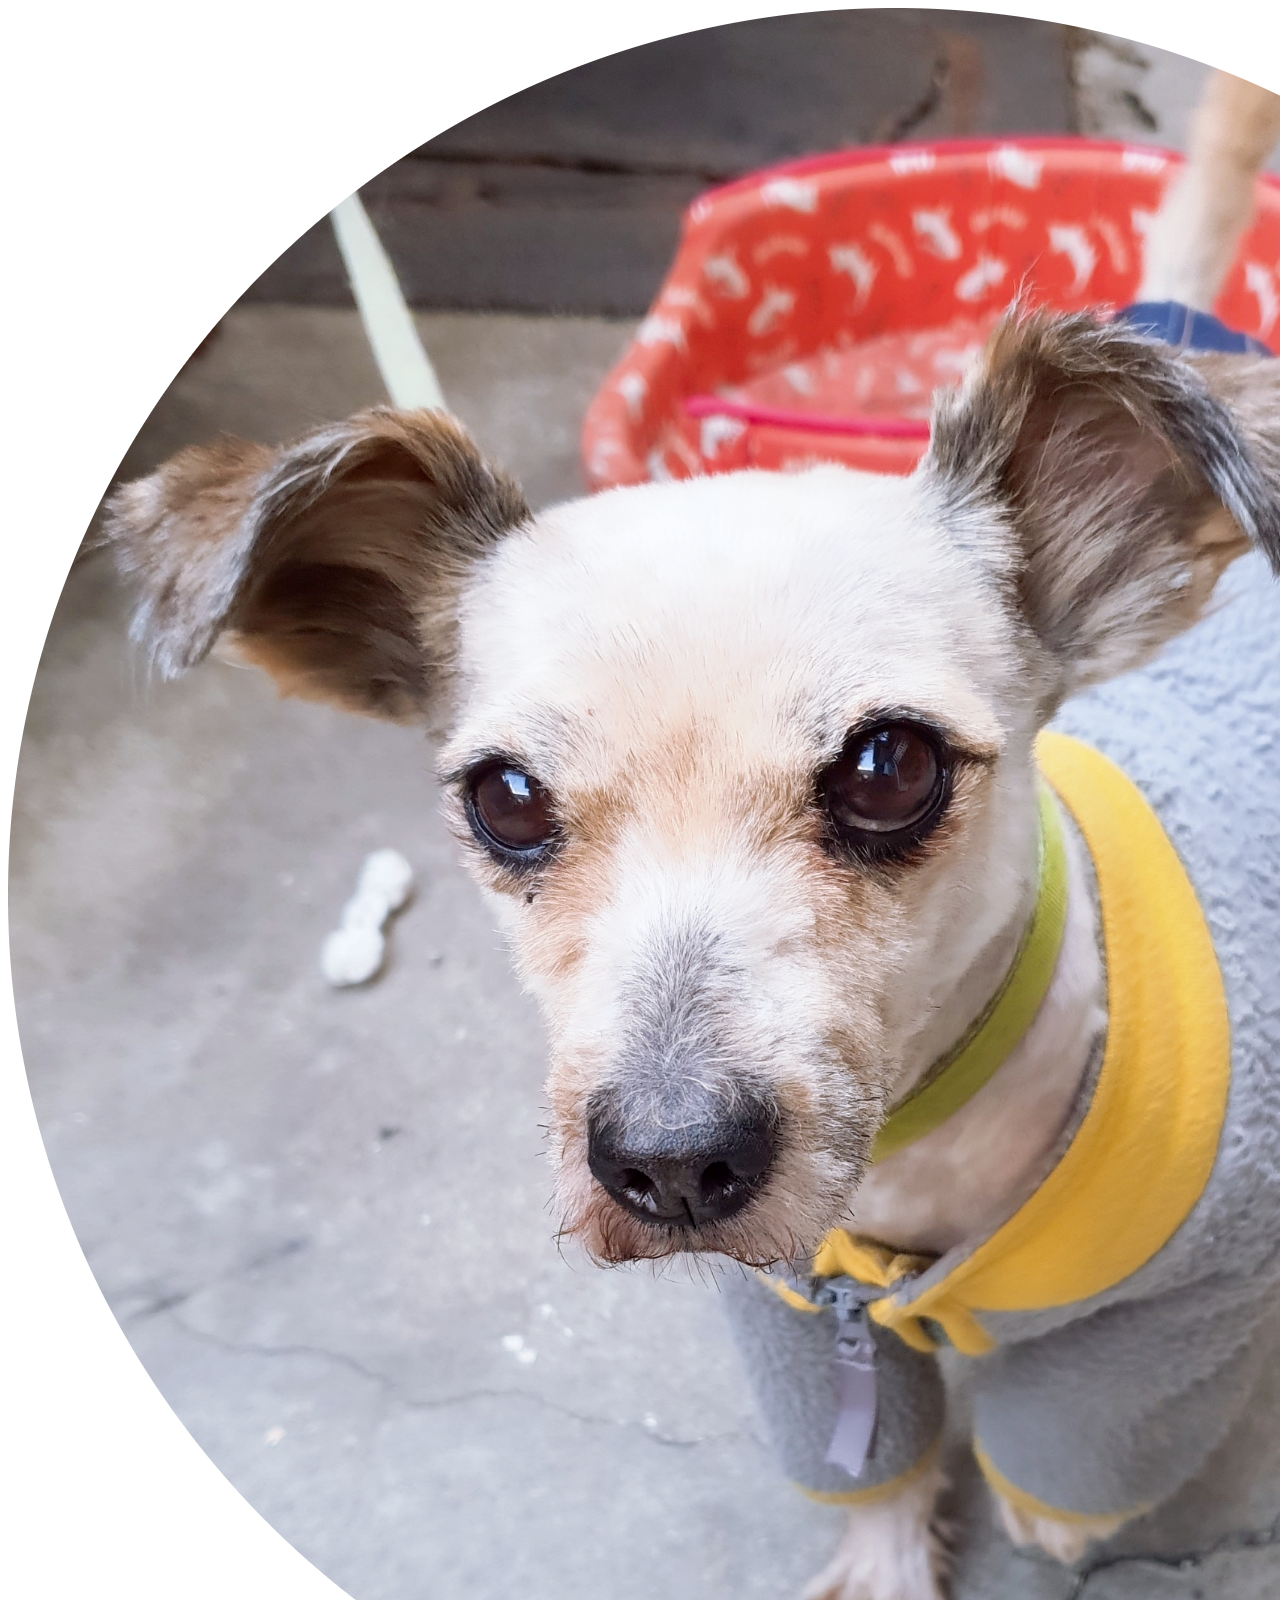
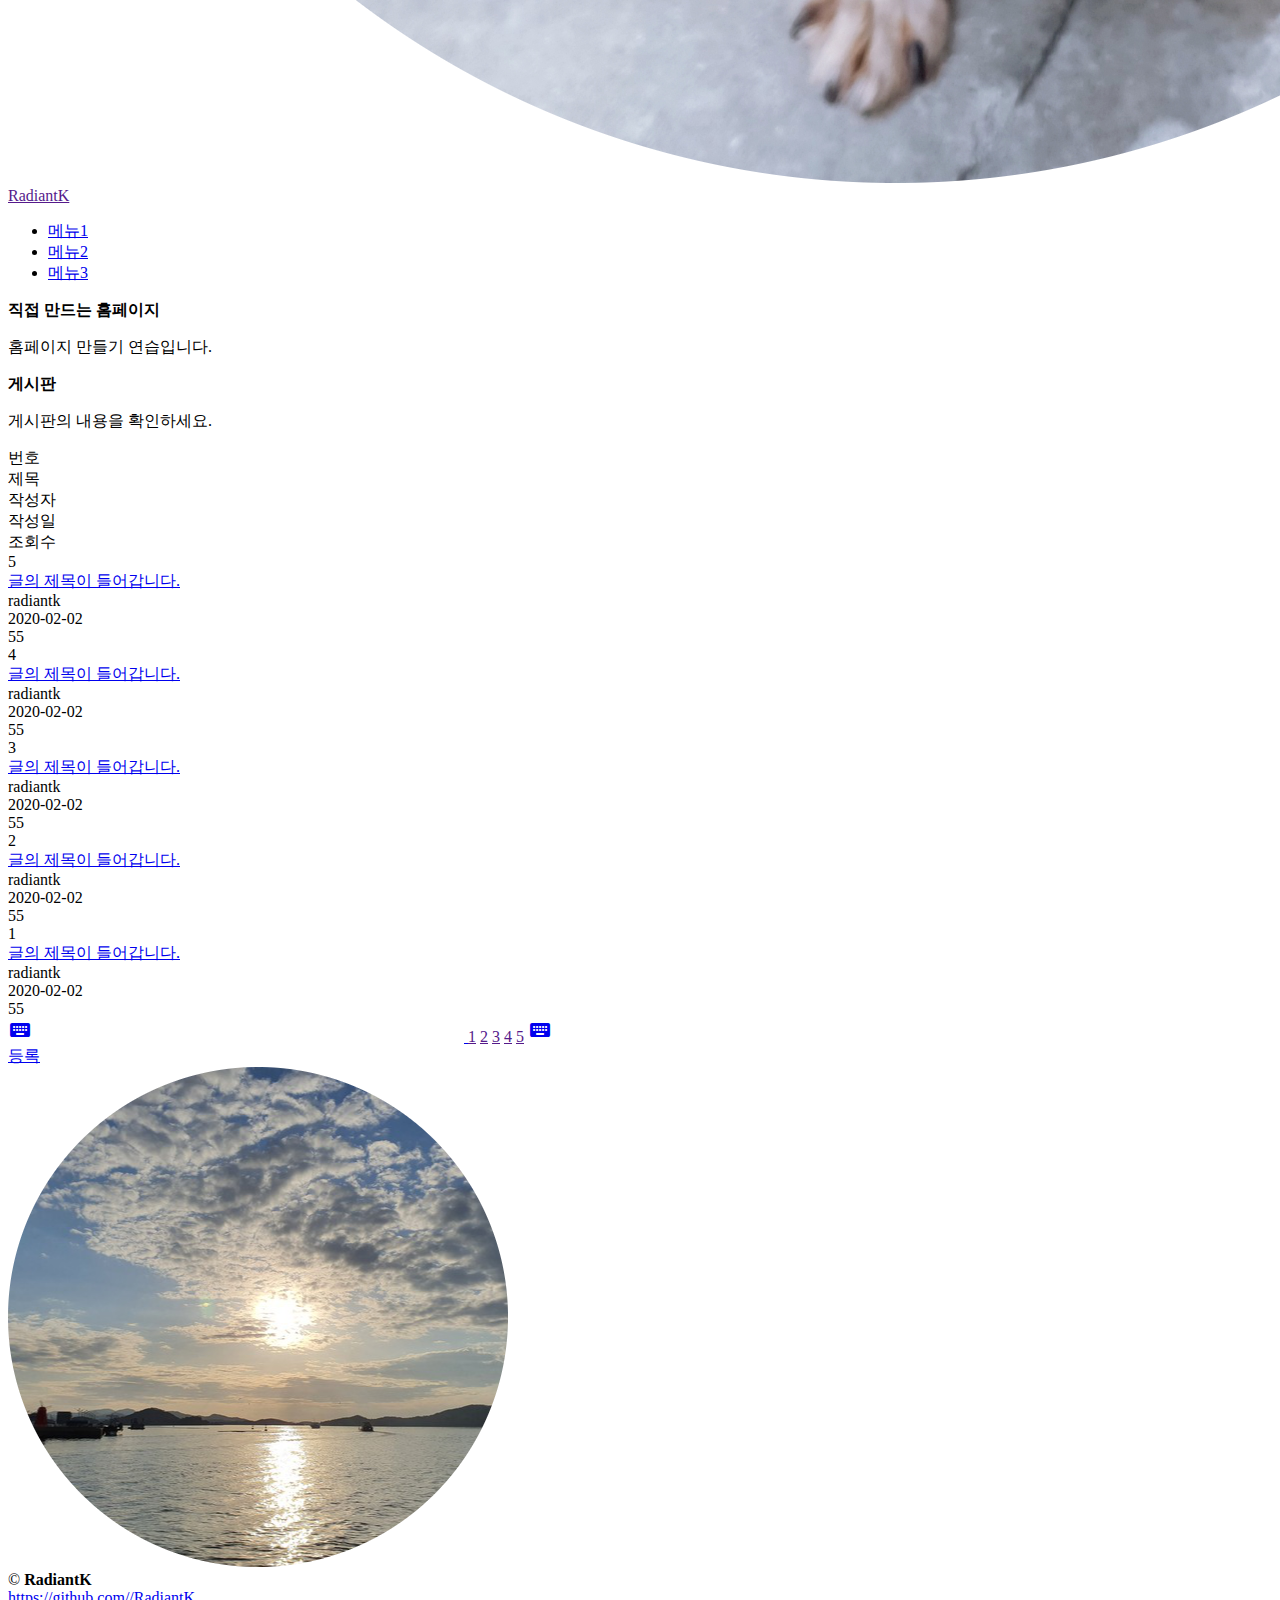
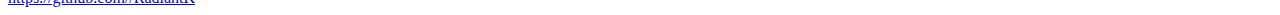
==== index.html @ 699189a2 "index.html" ====
<!DOCTYPE html>
<html lang="ko">
<head>
  <meta charset="UTF-8">
  <meta name="viewport" content="width=device-width, initial-scale=1.0">
  <link rel="shortcut icon"  type="image/x-icon" href="./favicon.ico" />
  <link rel="stylesheet" href="./css/index.css" />
  <link rel="stylesheet" href="./css/main.css">
  <link href="https://fonts.googleapis.com/icon?family=Material+Icons"
      rel="stylesheet">
  <title>홈페이지 만들기</title>
</head>
<body>

  <div id="wrap">
    <header>
      <div class="logo">
        <a href=""><img src="./namhe.png" alt="로고" />
          <span>RadiantK</span></a>  
        
      </div>
      <ul class="menu">
        <li><a href="#">메뉴1</a></li>
        <li><a href="#">메뉴2</a></li>
        <li><a href="#">메뉴3</a></li>
      </ul>
    </header>

    <!-- 메인부분 -->
    <section>
      <div id="container">
        <div id="idx_top">
          <strong><span>직접 만드는 홈페이지</span></strong>
          <p>홈페이지 만들기 연습입니다.</p>
        </div>
      </div>
    </section>
    
    <!-- 게시판 List -->
    <section>
      <div class="board_wrap">
        <div class="board_title">
          <strong>게시판</strong>
          <p>게시판의 내용을 확인하세요.</p>
        </div>

        <div class="board_list_wrap">
          <div class="board_list">
            <div class="top">
              <div class="num">번호</div>
              <div class="title">제목</div>
              <div class="writer">작성자</div>
              <div class="date">작성일</div>
              <div class="count">조회수</div>
            </div>
            <div>
              <div class="num">5</div>
              <div class="title"><a href="#">글의 제목이 들어갑니다.</a></div>
              <div class="writer">radiantk</div>
              <div class="date">2020-02-02</div>
              <div class="count">55</div>
            </div>
            <div>
              <div class="num">4</div>
              <div class="title"><a href="#">글의 제목이 들어갑니다.</a></div>
              <div class="writer">radiantk</div>
              <div class="date">2020-02-02</div>
              <div class="count">55</div>
            </div>
            <div>
              <div class="num">3</div>
              <div class="title"><a href="#">글의 제목이 들어갑니다.</a></div>
              <div class="writer">radiantk</div>
              <div class="date">2020-02-02</div>
              <div class="count">55</div>
            </div>
            <div>
              <div class="num">2</div>
              <div class="title"><a href="#">글의 제목이 들어갑니다.</a></div>
              <div class="writer">radiantk</div>
              <div class="date">2020-02-02</div>
              <div class="count">55</div>
            </div>
            <div>
              <div class="num">1</div>
              <div class="title"><a href="#">글의 제목이 들어갑니다.</a></div>
              <div class="writer">radiantk</div>
              <div class="date">2020-02-02</div>
              <div class="count">55</div>
            </div>
          </div>
  
          <div class="board_page">
            <a href="#" class="bt prev">
              <span class="material-icons">keyboard_double_arrow_left</span>
            </a>
            <a href="" class="num on">1</a>
            <a href="" class="num">2</a>
            <a href="" class="num">3</a>
            <a href="" class="num">4</a>
            <a href="" class="num">5</a>
            <a href="#" class="bt next">
              <span class="material-icons">keyboard_double_arrow_right</span>
            </a>
          </div>
  
          <div class="bt_wrap">
            <a href="#" class="on">등록</a>
            <!-- <a href="#">수정</a> -->
          </div>
        
      </div>
    </section>

    <footer>
      <div class="inner">
        <div class="logo_img"><img src="./logo-modified.png" alt="로고"></div>
        <div>
          &copy; <strong><span>RadiantK</span></strong><br/>
          <a href="https://github.com//RadiantK">https://github.com//RadiantK</a><br/>     
        </div>
      </div>
    </footer>
  </div>
</body>
</html>
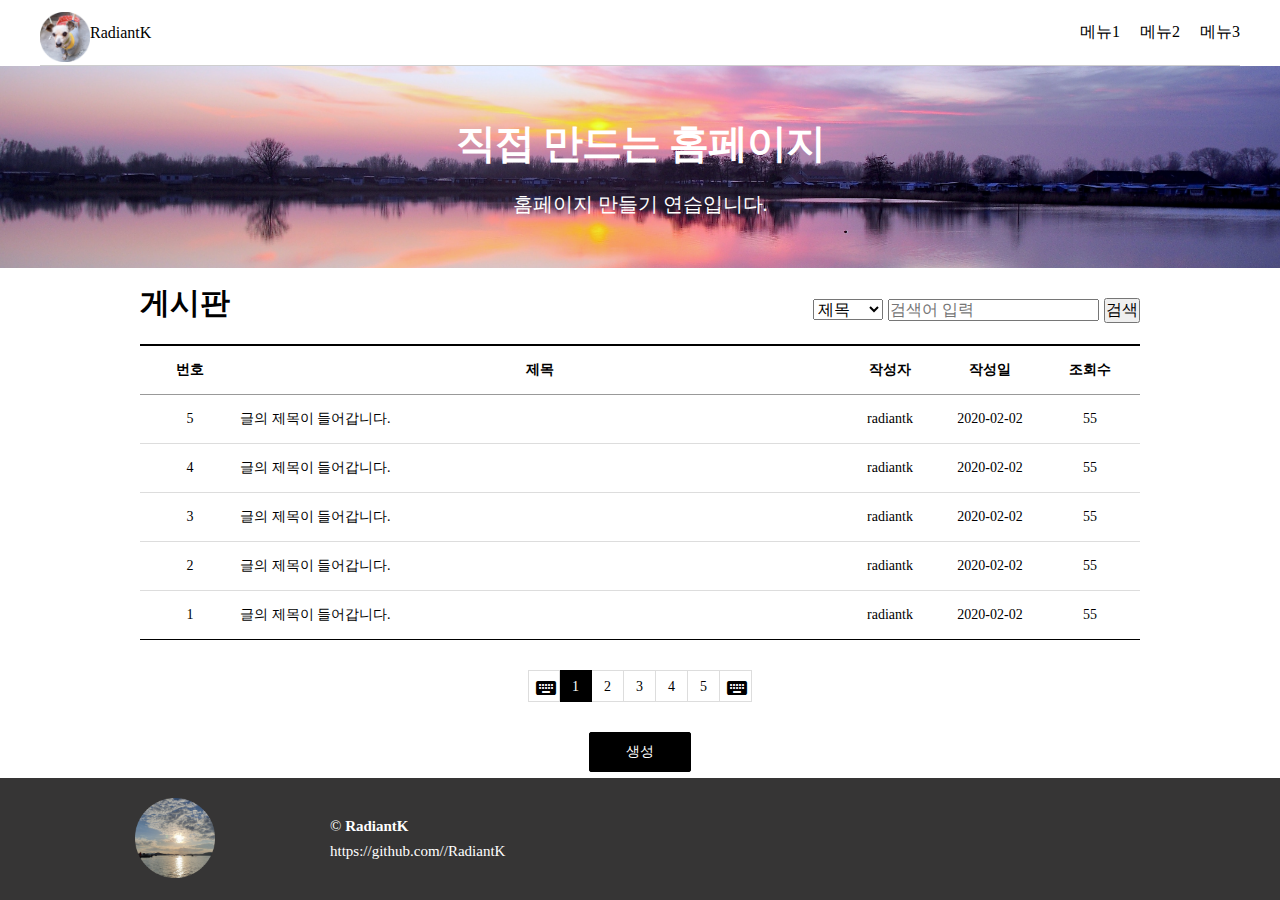
==== commit 98a192dd: "메인페이지 수정" ====
--- a/index.html
+++ b/index.html
@@ -4,7 +4,7 @@
   <meta charset="UTF-8">
   <meta name="viewport" content="width=device-width, initial-scale=1.0">
   <link rel="shortcut icon"  type="image/x-icon" href="./favicon.ico" />
-  <link rel="stylesheet" href="./css/index.css" />
+  <link rel="stylesheet" href="./css/board.css" />
   <link rel="stylesheet" href="./css/main.css">
   <link href="https://fonts.googleapis.com/icon?family=Material+Icons"
       rel="stylesheet">
@@ -13,7 +13,7 @@
 <body>
 
   <div id="wrap">
-    <header>
+    <header class="head">
       <div class="logo">
         <a href=""><img src="./namhe.png" alt="로고" />
           <span>RadiantK</span></a>  
@@ -41,7 +41,18 @@
       <div class="board_wrap">
         <div class="board_title">
           <strong>게시판</strong>
-          <p>게시판의 내용을 확인하세요.</p>
+          <!-- <p>게시판의 내용을 확인하세요.</p> -->
+          <form class="search_form">
+            <label class="hidden">검색분류</label>
+            <select name="search">
+              <option value="title">제목</option>
+              <option value="writer">작성자</option>
+            </select>
+            <label class="hidden">검색어</label>
+            <input type="text" placeholder="검색어 입력" />
+            <input type="submit" value="검색"/>
+
+          </form>
         </div>
 
         <div class="board_list_wrap">
@@ -55,35 +66,35 @@
             </div>
             <div>
               <div class="num">5</div>
-              <div class="title"><a href="#">글의 제목이 들어갑니다.</a></div>
+              <div class="title"><a href="view.html">글의 제목이 들어갑니다.</a></div>
               <div class="writer">radiantk</div>
               <div class="date">2020-02-02</div>
               <div class="count">55</div>
             </div>
             <div>
               <div class="num">4</div>
-              <div class="title"><a href="#">글의 제목이 들어갑니다.</a></div>
+              <div class="title"><a href="view.html">글의 제목이 들어갑니다.</a></div>
               <div class="writer">radiantk</div>
               <div class="date">2020-02-02</div>
               <div class="count">55</div>
             </div>
             <div>
               <div class="num">3</div>
-              <div class="title"><a href="#">글의 제목이 들어갑니다.</a></div>
+              <div class="title"><a href="view.html">글의 제목이 들어갑니다.</a></div>
               <div class="writer">radiantk</div>
               <div class="date">2020-02-02</div>
               <div class="count">55</div>
             </div>
             <div>
               <div class="num">2</div>
-              <div class="title"><a href="#">글의 제목이 들어갑니다.</a></div>
+              <div class="title"><a href="view.html">글의 제목이 들어갑니다.</a></div>
               <div class="writer">radiantk</div>
               <div class="date">2020-02-02</div>
               <div class="count">55</div>
             </div>
             <div>
               <div class="num">1</div>
-              <div class="title"><a href="#">글의 제목이 들어갑니다.</a></div>
+              <div class="title"><a href="view.html">글의 제목이 들어갑니다.</a></div>
               <div class="writer">radiantk</div>
               <div class="date">2020-02-02</div>
               <div class="count">55</div>
@@ -105,10 +116,10 @@
           </div>
   
           <div class="bt_wrap">
-            <a href="#" class="on">등록</a>
+            <a href="insert.html" class="on">생성</a>
             <!-- <a href="#">수정</a> -->
           </div>
-        
+        </div>
       </div>
     </section>
 
--- a/css/board.css
+++ b/css/board.css
@@ -0,0 +1,122 @@
+* {
+  margin: 0;
+  padding: 0;
+}
+
+a {
+  text-decoration: none;
+  color: inherit;
+}
+
+ul, li {
+  list-style: none;
+}
+
+/*
+* header와 섹션 처음 제목부분
+*/
+
+header {
+  border-bottom: 1px solid rgb(207, 207, 207);
+  width: 100%;
+  min-width: 900px;
+  max-width: 1200px;
+  display: flex;
+  justify-content: space-between;
+  align-items: center;
+  height: 65px;
+  margin: 0 auto;
+}
+
+.logo {
+  position: relative;
+}
+
+.logo span {
+  font-size: 16px;
+  position: absolute;
+  top: 22px;
+}
+
+.logo img {
+  height: 50px;
+  margin-top: 10px;
+}
+
+.menu {
+  display: flex;
+}
+
+.menu li {
+  margin-left: 20px;
+  font-size: 16px;
+}
+
+.menu li:first-child {
+  margin-left: 0;
+}
+
+
+/* container */
+
+#idx_top {
+  width: 100%;
+  padding: 50px 0;
+  background-color: #ddd;
+  background-image: url("/backimg.jpg");
+  background-repeat: no-repeat;
+  background-position: center;
+  background-size: cover;
+  text-align: center;
+}
+
+#idx_top strong,
+#idx_top p {
+  color: #fff;
+}
+
+#idx_top strong {
+  font-size: 40px;
+  letter-spacing: -1px;
+}
+
+#idx_top p {
+  margin-top: 20px;
+  font-size: 20px;
+}
+
+/* 
+* footer
+*/
+
+footer {
+  display: block;
+  background-color: #363535;
+  position: fixed;
+  width: 100%;
+  bottom: 0;
+}
+
+footer .inner {
+  display : flex;
+  align-items: center;
+  padding: 20px;
+  /* 높이를 지정하지 않도록 한다. */
+}
+
+footer .logo_img img {
+  height: 80px;
+}
+
+footer .inner > div:first-child {
+  flex: 3;
+  text-align: center;
+  color: #fff;
+}
+
+footer .inner > div:last-child {
+  flex: 9;
+  color: #fff;
+  font-size: 15px;
+  line-height: 170%;
+}--- a/css/main.css
+++ b/css/main.css
@@ -0,0 +1,2 @@
+@import url(./style.css);
+@import url(./media.css);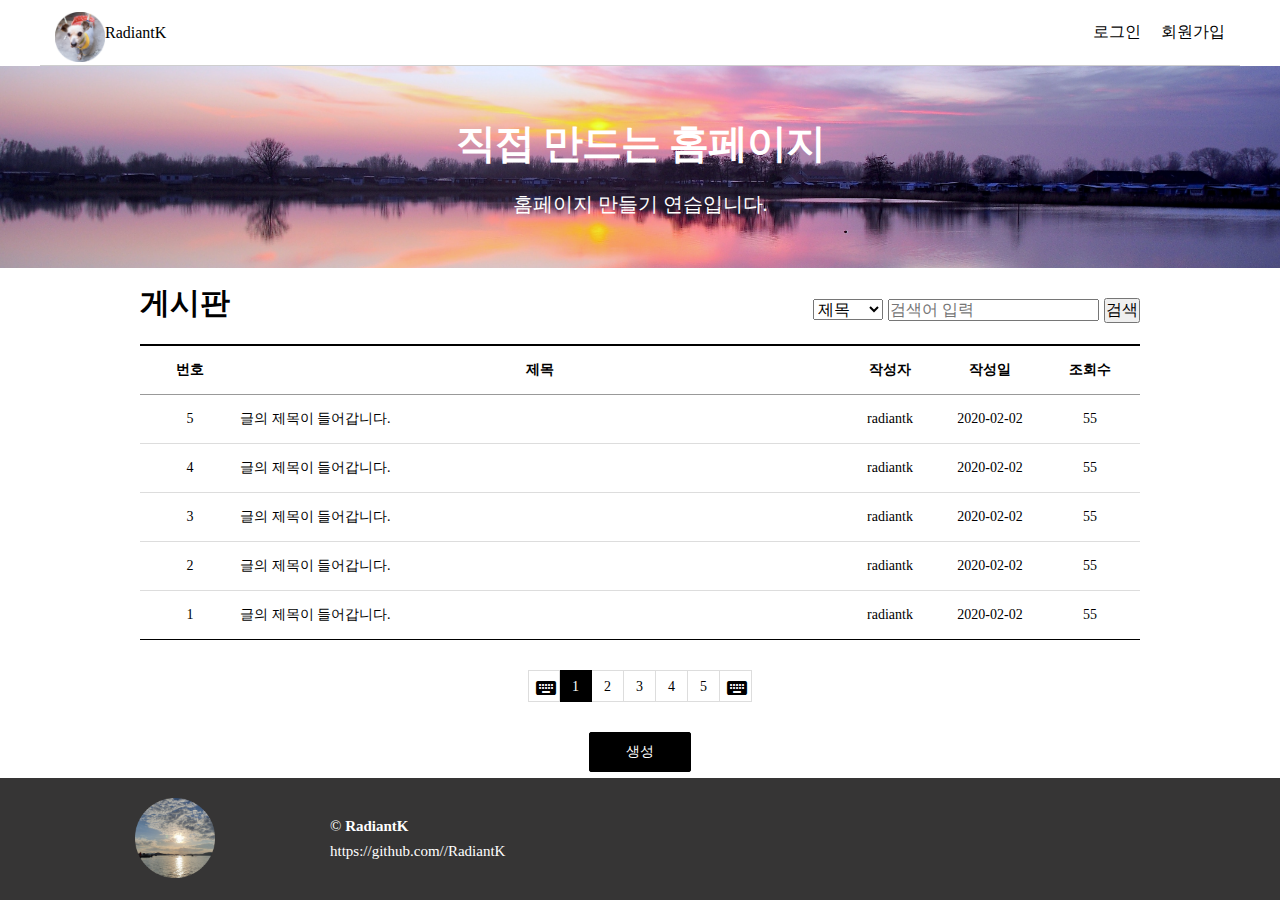
==== commit d7b47343: "css import" ====
--- a/index.html
+++ b/index.html
@@ -15,14 +15,13 @@
   <div id="wrap">
     <header class="head">
       <div class="logo">
-        <a href=""><img src="./namhe.png" alt="로고" />
+        <a href="index.html"><img src="./namhe.png" alt="로고" />
           <span>RadiantK</span></a>  
         
       </div>
       <ul class="menu">
-        <li><a href="#">메뉴1</a></li>
-        <li><a href="#">메뉴2</a></li>
-        <li><a href="#">메뉴3</a></li>
+        <li><a href="login.html">로그인</a></li>
+        <li><a href="#">회원가입</a></li>
       </ul>
     </header>
 
--- a/css/board.css
+++ b/css/board.css
@@ -30,6 +30,7 @@
 
 .logo {
   position: relative;
+  margin-left: 15px;
 }
 
 .logo span {
@@ -54,6 +55,10 @@
 
 .menu li:first-child {
   margin-left: 0;
+}
+
+.menu li:last-child {
+  margin-right: 15px;
 }
 
 
--- a/css/main.css
+++ b/css/main.css
@@ -1,2 +1,4 @@
 @import url(./style.css);
-@import url(./media.css);+@import url(./media.css);
+@import url(./board.css);
+@import url(./sign.css);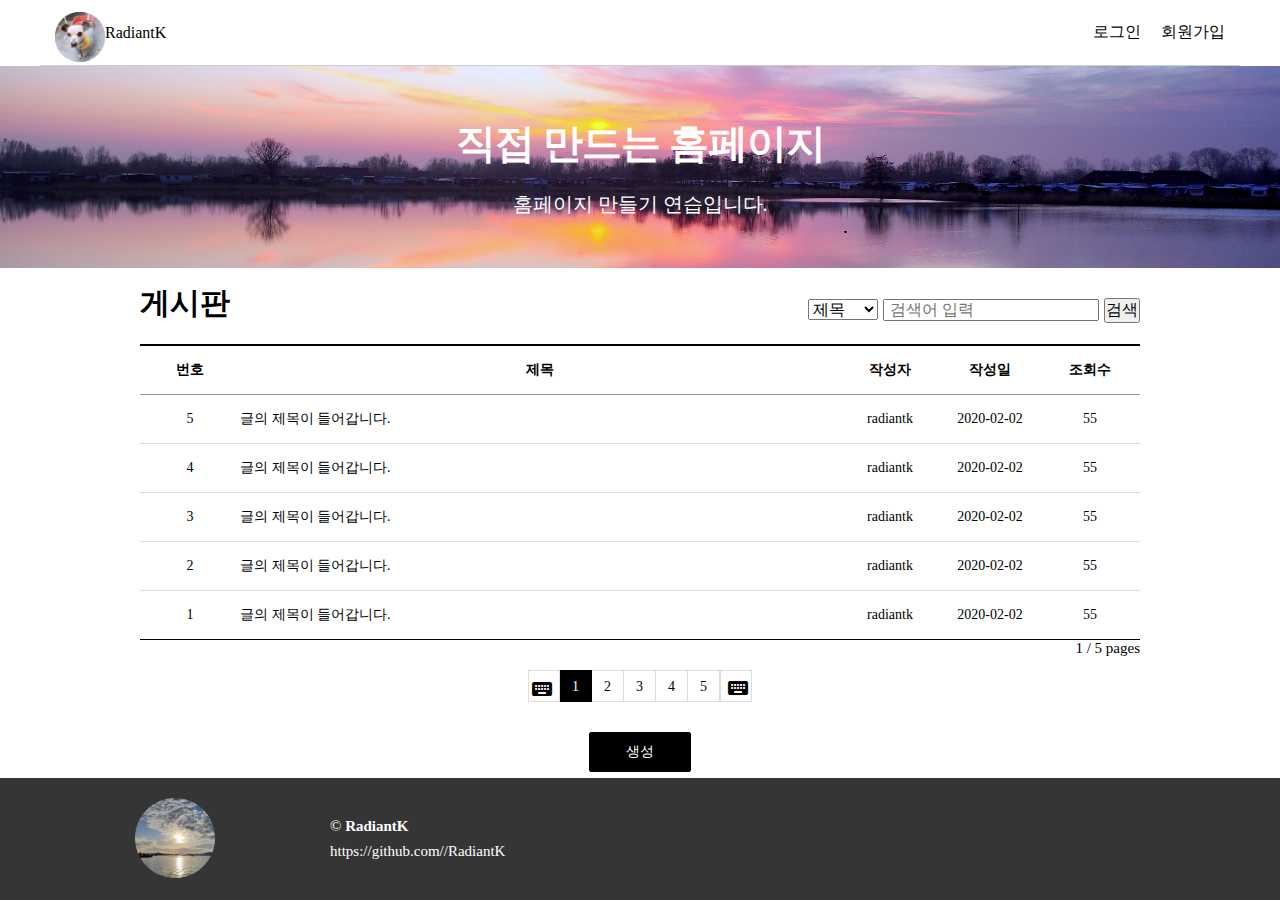
==== commit d3052a04: "form태그 a태그 수정" ====
--- a/index.html
+++ b/index.html
@@ -4,7 +4,6 @@
   <meta charset="UTF-8">
   <meta name="viewport" content="width=device-width, initial-scale=1.0">
   <link rel="shortcut icon"  type="image/x-icon" href="./favicon.ico" />
-  <link rel="stylesheet" href="./css/board.css" />
   <link rel="stylesheet" href="./css/main.css">
   <link href="https://fonts.googleapis.com/icon?family=Material+Icons"
       rel="stylesheet">
@@ -48,7 +47,7 @@
               <option value="writer">작성자</option>
             </select>
             <label class="hidden">검색어</label>
-            <input type="text" placeholder="검색어 입력" />
+            <input class="words" type="text" placeholder="검색어 입력" />
             <input type="submit" value="검색"/>
 
           </form>
@@ -100,6 +99,7 @@
             </div>
           </div>
   
+          <div class="current_page"><span>1</span> / 5 pages</div>
           <div class="board_page">
             <a href="#" class="bt prev">
               <span class="material-icons">keyboard_double_arrow_left</span>
@@ -109,9 +109,9 @@
             <a href="" class="num">3</a>
             <a href="" class="num">4</a>
             <a href="" class="num">5</a>
-            <a href="#" class="bt next">
-              <span class="material-icons">keyboard_double_arrow_right</span>
-            </a>
+            <!-- <a href="#" class="bt next"> -->
+              <span class="bt next material-icons">keyboard_double_arrow_right</span>
+            <!-- </a> -->
           </div>
   
           <div class="bt_wrap">
